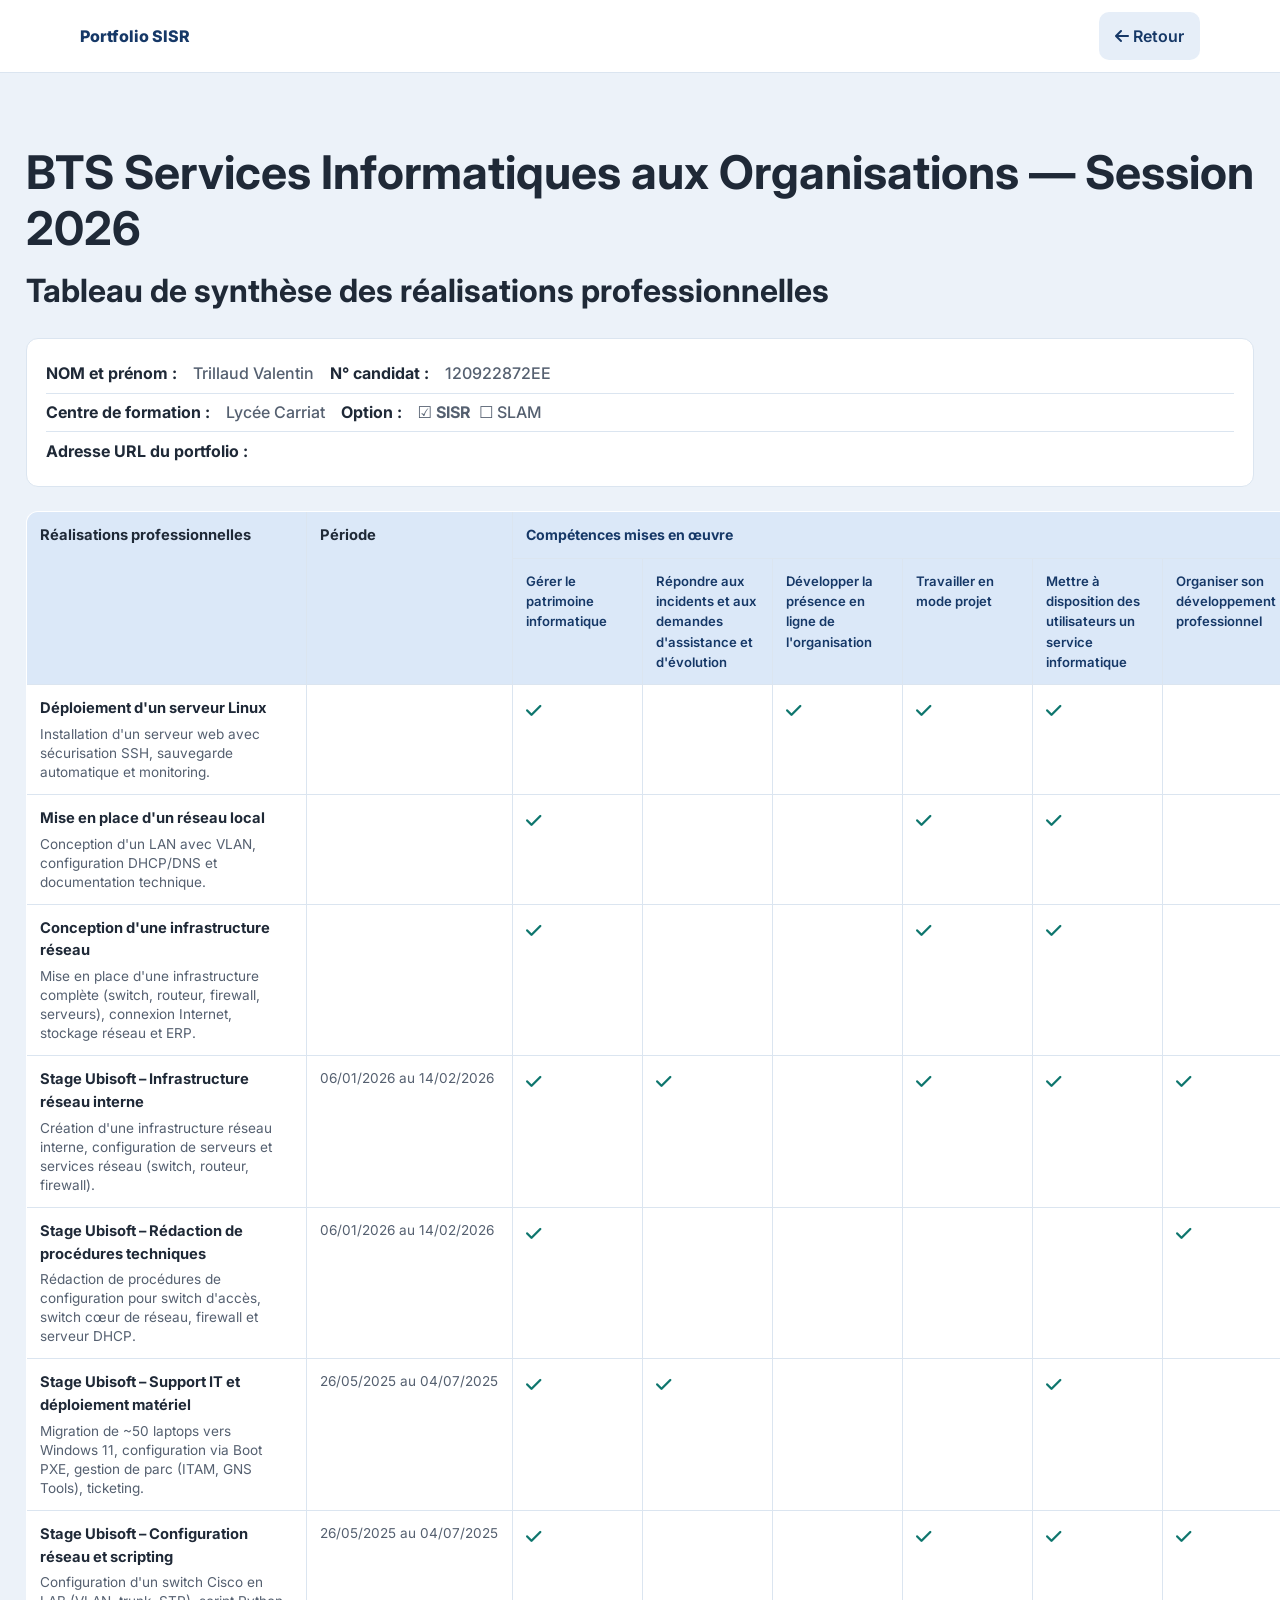
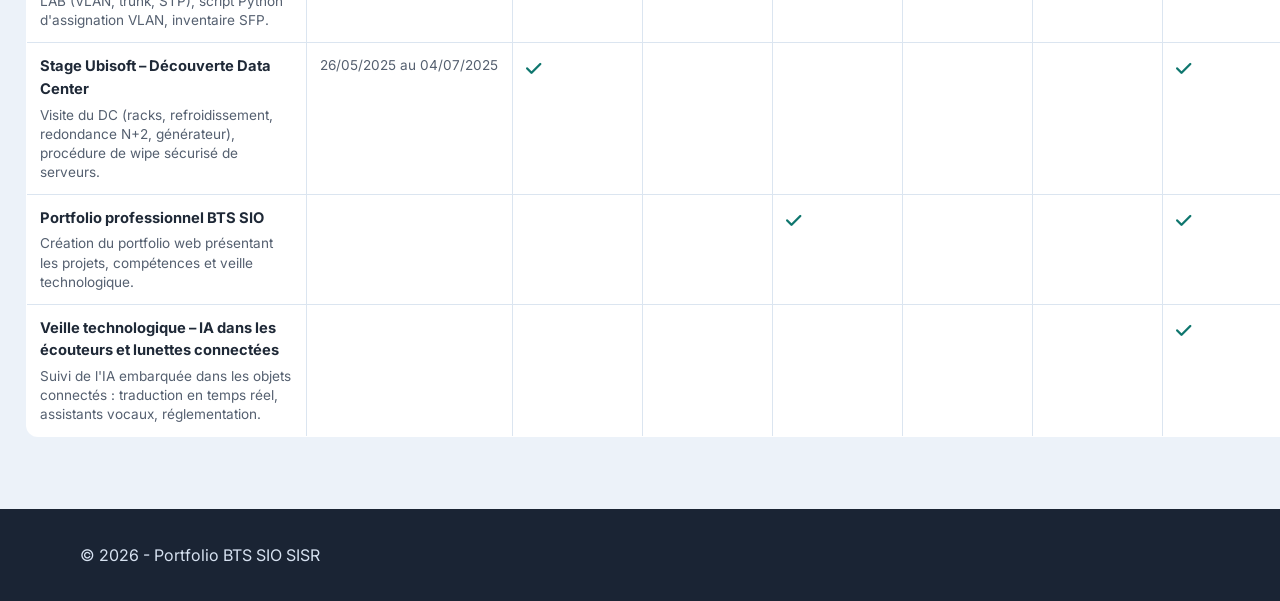
==== Portfolio 2/epreuve-e5.html @ 6b843a98 "Add files via upload" ====
<!DOCTYPE html>
<html lang="fr">
  <head>
    <meta charset="UTF-8" />
    <meta name="viewport" content="width=device-width, initial-scale=1.0" />
    <meta name="description" content="Tableau de synthèse - Épreuve E5 BTS SIO option SISR : situations professionnelles et compétences mobilisées." />
    <title>Épreuve E5 | Tableau de synthèse SISR</title>
    <link rel="preconnect" href="https://fonts.googleapis.com" />
    <link rel="preconnect" href="https://fonts.gstatic.com" crossorigin />
    <link
      href="https://fonts.googleapis.com/css2?family=Inter:wght@400;500;600;700;800&display=swap"
      rel="stylesheet"
    />
    <link
      rel="stylesheet"
      href="https://cdnjs.cloudflare.com/ajax/libs/font-awesome/6.7.2/css/all.min.css"
      integrity="sha512-Evv84Mr4kqVGRNSgIGL/F/aIDqQb7xQ2vcrdIwxfjThSH8CSR7PBEakCr51Ck+w+/U6swU2Im1vVX0SVk9ABhg=="
      crossorigin="anonymous"
      referrerpolicy="no-referrer"
    />
    <link rel="stylesheet" href="style.css" />
  </head>
  <body>
    <header class="site-header" id="top">
      <div class="container nav-wrapper">
        <a href="index.html#top" class="brand">Portfolio SISR</a>
        <a class="btn btn-secondary header-back-link" href="index.html#epreuve-e5">
          <i class="fa-solid fa-arrow-left"></i>&nbsp;Retour
        </a>
      </div>
    </header>

    <main>
      <section class="section section-alt">
        <div class="container e5-container">
          <header class="stage-header">
            <h1>BTS Services Informatiques aux Organisations — Session 2026</h1>
            <h2 style="margin-bottom: 1.2rem;">Tableau de synthèse des réalisations professionnelles</h2>
          </header>

          <!-- ── En-tête candidat ── -->
          <div class="e5-info-grid">
            <div class="e5-info-row">
              <span class="e5-info-label">NOM et prénom :</span>
              <span class="e5-info-value">Trillaud Valentin</span>
              <span class="e5-info-label">N° candidat :</span>
              <span class="e5-info-value">120922872EE</span>
            </div>
            <div class="e5-info-row">
              <span class="e5-info-label">Centre de formation :</span>
              <span class="e5-info-value">Lycée Carriat</span>
              <span class="e5-info-label">Option :</span>
              <span class="e5-info-value"><strong>☑ SISR</strong>&ensp;☐ SLAM</span>
            </div>
            <div class="e5-info-row">
              <span class="e5-info-label">Adresse URL du portfolio :</span>
              <span class="e5-info-value e5-info-wide"></span>
            </div>
          </div>

          <!-- ── Tableau unique ── -->
          <div class="e5-table-wrapper">
            <table class="e5-table">
              <thead>
                <tr>
                  <th rowspan="2" class="e5-col-situation">
                    Réalisations professionnelles<br>
                  </th>
                  <th rowspan="2" class="e5-col-periode">
                    Période<br>
                  </th>
                  <th colspan="6" class="e5-group-header">Compétences mises en œuvre</th>
                </tr>
                <tr>
                  <th class="e5-col-comp e5-tooltip-wrap">
                    Gérer le patrimoine informatique
                    <span class="e5-tooltip">• Recenser et identifier les ressources numériques
• Exploiter des référentiels, normes et standards adoptés par le prestataire informatique
• Mettre en place et vérifier les niveaux d'habilitation associés à un service
• Vérifier les conditions de la continuité d'un service informatique
• Gérer des sauvegardes
• Vérifier le respect des règles d'utilisation des ressources numériques</span>
                  </th>
                  <th class="e5-col-comp e5-tooltip-wrap">
                    Répondre aux incidents et aux demandes d'assistance et d'évolution
                    <span class="e5-tooltip">• Collecter, suivre et orienter des demandes
• Traiter des demandes concernant les services réseau et système
• Traiter des demandes concernant les applications</span>
                  </th>
                  <th class="e5-col-comp e5-tooltip-wrap">
                    Développer la présence en ligne de l'organisation
                    <span class="e5-tooltip">• Participer à la valorisation de l'image de l'organisation sur les médias numériques en tenant compte du cadre juridique et des enjeux économiques
• Référencer les services en ligne de l'organisation et mesurer leur visibilité
• Participer à l'évolution d'un site Web exploitant les données de l'organisation</span>
                  </th>
                  <th class="e5-col-comp e5-tooltip-wrap">
                    Travailler en mode projet
                    <span class="e5-tooltip">• Analyser les objectifs et les modalités d'organisation d'un projet
• Planifier les activités
• Évaluer les indicateurs de suivi d'un projet et analyser les écarts</span>
                  </th>
                  <th class="e5-col-comp e5-tooltip-wrap">
                    Mettre à disposition des utilisateurs un service informatique
                    <span class="e5-tooltip">• Réaliser les tests d'intégration et d'acceptation d'un service
• Déployer un service
• Accompagner les utilisateurs dans la mise en place d'un service</span>
                  </th>
                  <th class="e5-col-comp e5-tooltip-wrap">
                    Organiser son développement professionnel
                    <span class="e5-tooltip">• Mettre en place son environnement d'apprentissage personnel
• Mettre en œuvre des outils et stratégies de veille informationnelle
• Gérer son identité professionnelle
• Développer son projet professionnel</span>
                  </th>
                </tr>
              </thead>
              <tbody>
                <tr>
                  <td>
                    <strong>Déploiement d'un serveur Linux</strong>
                    <span class="e5-desc">Installation d'un serveur web avec sécurisation SSH, sauvegarde automatique et monitoring.</span>
                  </td>
                  <td class="e5-periode-cell"></td>
                  <td class="e5-check"><i class="fa-solid fa-check"></i></td>
                  <td></td>
                  <td class="e5-check"><i class="fa-solid fa-check"></i></td>
                  <td class="e5-check"><i class="fa-solid fa-check"></i></td>
                  <td class="e5-check"><i class="fa-solid fa-check"></i></td>
                  <td></td>
                </tr>
                <tr>
                  <td>
                    <strong>Mise en place d'un réseau local</strong>
                    <span class="e5-desc">Conception d'un LAN avec VLAN, configuration DHCP/DNS et documentation technique.</span>
                  </td>
                  <td class="e5-periode-cell"></td>
                  <td class="e5-check"><i class="fa-solid fa-check"></i></td>
                  <td></td>
                  <td></td>
                  <td class="e5-check"><i class="fa-solid fa-check"></i></td>
                  <td class="e5-check"><i class="fa-solid fa-check"></i></td>
                  <td></td>
                </tr>
                <tr>
                  <td>
                    <strong>Conception d'une infrastructure réseau</strong>
                    <span class="e5-desc">Mise en place d'une infrastructure complète (switch, routeur, firewall, serveurs), connexion Internet, stockage réseau et ERP.</span>
                  </td>
                  <td class="e5-periode-cell"></td>
                  <td class="e5-check"><i class="fa-solid fa-check"></i></td>
                  <td></td>
                  <td></td>
                  <td class="e5-check"><i class="fa-solid fa-check"></i></td>
                  <td class="e5-check"><i class="fa-solid fa-check"></i></td>
                  <td></td>
                </tr>
                <tr>
                  <td>
                    <strong>Stage Ubisoft – Infrastructure réseau interne</strong>
                    <span class="e5-desc">Création d'une infrastructure réseau interne, configuration de serveurs et services réseau (switch, routeur, firewall).</span>
                  </td>
                  <td class="e5-periode-cell">06/01/2026 au 14/02/2026</td>
                  <td class="e5-check"><i class="fa-solid fa-check"></i></td>
                  <td class="e5-check"><i class="fa-solid fa-check"></i></td>
                  <td></td>
                  <td class="e5-check"><i class="fa-solid fa-check"></i></td>
                  <td class="e5-check"><i class="fa-solid fa-check"></i></td>
                  <td class="e5-check"><i class="fa-solid fa-check"></i></td>
                </tr>
                <tr>
                  <td>
                    <strong>Stage Ubisoft – Rédaction de procédures techniques</strong>
                    <span class="e5-desc">Rédaction de procédures de configuration pour switch d'accès, switch cœur de réseau, firewall et serveur DHCP.</span>
                  </td>
                  <td class="e5-periode-cell">06/01/2026 au 14/02/2026</td>
                  <td class="e5-check"><i class="fa-solid fa-check"></i></td>
                  <td></td>
                  <td></td>
                  <td></td>
                  <td></td>
                  <td class="e5-check"><i class="fa-solid fa-check"></i></td>
                </tr>
                <tr>
                  <td>
                    <strong>Stage Ubisoft – Support IT et déploiement matériel</strong>
                    <span class="e5-desc">Migration de ~50 laptops vers Windows 11, configuration via Boot PXE, gestion de parc (ITAM, GNS Tools), ticketing.</span>
                  </td>
                  <td class="e5-periode-cell">26/05/2025 au 04/07/2025</td>
                  <td class="e5-check"><i class="fa-solid fa-check"></i></td>
                  <td class="e5-check"><i class="fa-solid fa-check"></i></td>
                  <td></td>
                  <td></td>
                  <td class="e5-check"><i class="fa-solid fa-check"></i></td>
                  <td></td>
                </tr>
                <tr>
                  <td>
                    <strong>Stage Ubisoft – Configuration réseau et scripting</strong>
                    <span class="e5-desc">Configuration d'un switch Cisco en LAB (VLAN, trunk, STP), script Python d'assignation VLAN, inventaire SFP.</span>
                  </td>
                  <td class="e5-periode-cell">26/05/2025 au 04/07/2025</td>
                  <td class="e5-check"><i class="fa-solid fa-check"></i></td>
                  <td></td>
                  <td></td>
                  <td class="e5-check"><i class="fa-solid fa-check"></i></td>
                  <td class="e5-check"><i class="fa-solid fa-check"></i></td>
                  <td class="e5-check"><i class="fa-solid fa-check"></i></td>
                </tr>
                <tr>
                  <td>
                    <strong>Stage Ubisoft – Découverte Data Center</strong>
                    <span class="e5-desc">Visite du DC (racks, refroidissement, redondance N+2, générateur), procédure de wipe sécurisé de serveurs.</span>
                  </td>
                  <td class="e5-periode-cell">26/05/2025 au 04/07/2025</td>
                  <td class="e5-check"><i class="fa-solid fa-check"></i></td>
                  <td></td>
                  <td></td>
                  <td></td>
                  <td></td>
                  <td class="e5-check"><i class="fa-solid fa-check"></i></td>
                </tr>
                <tr>
                  <td>
                    <strong>Portfolio professionnel BTS SIO</strong>
                    <span class="e5-desc">Création du portfolio web présentant les projets, compétences et veille technologique.</span>
                  </td>
                  <td class="e5-periode-cell"></td>
                  <td></td>
                  <td></td>
                  <td class="e5-check"><i class="fa-solid fa-check"></i></td>
                  <td></td>
                  <td></td>
                  <td class="e5-check"><i class="fa-solid fa-check"></i></td>
                </tr>
                <tr>
                  <td>
                    <strong>Veille technologique – IA dans les écouteurs et lunettes connectées</strong>
                    <span class="e5-desc">Suivi de l'IA embarquée dans les objets connectés : traduction en temps réel, assistants vocaux, réglementation.</span>
                  </td>
                  <td class="e5-periode-cell"></td>
                  <td></td>
                  <td></td>
                  <td></td>
                  <td></td>
                  <td></td>
                  <td class="e5-check"><i class="fa-solid fa-check"></i></td>
                </tr>
              </tbody>
            </table>
          </div>

        </div>
      </section>
    </main>

    <footer class="site-footer">
      <div class="container footer-content">
        <p>© 2026 - Portfolio BTS SIO SISR</p>
      </div>
    </footer>

    <script src="script.js"></script>
  </body>
</html>
---- Portfolio 2/style.css ----
:root {
  --bg: #f4f7fb;
  --surface: #ffffff;
  --surface-alt: #ecf2f9;
  --text: #1f2937;
  --muted: #556070;
  --primary: #1f4f8f;
  --primary-strong: #163867;
  --border: #dbe5f0;
  --header-bg: rgba(255, 255, 255, 0.95);
  --nav-hover: #e6eef8;
  --badge-bg: #dbe8f8;
  --timeline-bg: #e1ecfa;
  --footer-bg: #1a2434;
  --footer-text: #d7e2f1;
  --focus: #aac6eb;
  --danger: #b42318;
  --success: #0f766e;
  --card-shadow: 0 6px 20px rgba(17, 40, 73, 0.08);
  --card-shadow-hover: 0 14px 30px rgba(17, 40, 73, 0.16);
  --link: #1f4f8f;
  --link-hover: #163867;
}

html[data-theme="dark"] {
  --bg: #0f1723;
  --surface: #182331;
  --surface-alt: #13202f;
  --text: #ecf2fb;
  --muted: #c5d0de;
  --primary: #6ea6e8;
  --primary-strong: #8fb9ee;
  --border: #2b3d55;
  --header-bg: rgba(24, 35, 49, 0.95);
  --nav-hover: #24384f;
  --badge-bg: #26384d;
  --timeline-bg: #24384f;
  --footer-bg: #0c131d;
  --footer-text: #c7d5ea;
  --focus: #6ea6e8;
  --danger: #ff9083;
  --success: #7fe7d6;
  --card-shadow: 0 6px 20px rgba(0, 0, 0, 0.25);
  --card-shadow-hover: 0 16px 30px rgba(0, 0, 0, 0.35);
  --link: #b8d8ff;
  --link-hover: #dcebff;
}

* {
  box-sizing: border-box;
}

html {
  scroll-behavior: smooth;
}

body {
  margin: 0;
  font-family: "Inter", system-ui, -apple-system, sans-serif;
  color: var(--text);
  background: var(--bg);
  line-height: 1.55;
}

img {
  max-width: 100%;
  display: block;
}

.container {
  width: min(1120px, 92%);
  margin: 0 auto;
}

.section {
  padding: 4.5rem 0;
  position: relative;
}

.section-alt {
  background: var(--surface-alt);
}

.section + .section::before {
  content: "";
  position: absolute;
  top: 0;
  left: 50%;
  transform: translateX(-50%);
  width: min(1100px, 90%);
  height: 1px;
  background: linear-gradient(90deg, transparent 0%, var(--border) 50%, transparent 100%);
}

.section-reveal {
  opacity: 0;
  transform: translateY(34px);
  transition: opacity 0.7s ease, transform 0.7s ease;
}

.section-reveal.is-visible {
  opacity: 1;
  transform: translateY(0);
}

h1,
h2,
h3 {
  margin: 0;
}

h1 {
  font-size: clamp(1.9rem, 4vw, 2.9rem);
  line-height: 1.2;
}

h2 {
  font-size: clamp(1.45rem, 3vw, 2rem);
  margin-bottom: 0.75rem;
}

.section-intro {
  color: var(--muted);
  margin-bottom: 2rem;
}

.site-header {
  position: sticky;
  top: 0;
  z-index: 20;
  background: var(--header-bg);
  backdrop-filter: blur(8px);
  border-bottom: 1px solid var(--border);
}

.nav-wrapper {
  display: flex;
  align-items: center;
  justify-content: space-between;
  gap: 1rem;
  min-height: 72px;
}

.nav-actions {
  margin-left: 0;
  margin-right: 0;
  display: flex;
  align-items: center;
  gap: 0.6rem;
}

.theme-toggle {
  border: 1px solid var(--border);
  background: var(--surface);
  color: var(--primary-strong);
  width: 40px;
  height: 40px;
  border-radius: 999px;
  cursor: pointer;
  display: inline-flex;
  align-items: center;
  justify-content: center;
}

.theme-toggle:hover {
  background: var(--nav-hover);
}

.header-back-link {
  margin-left: auto;
  white-space: nowrap;
  padding: 0.55rem 0.9rem;
}

.brand {
  text-decoration: none;
  color: var(--primary-strong);
  font-weight: 800;
}

.side-nav {
  position: fixed;
  left: 2rem;
  top: 50%;
  transform: translateY(-50%);
  z-index: 30;
  display: flex;
  flex-direction: column;
  gap: 1rem;
}

.side-nav a {
  min-width: 180px;
  color: var(--primary-strong);
  text-decoration: none;
  display: inline-flex;
  align-items: center;
  gap: 0.45rem;
  padding: 0;
  font-size: 1.08rem;
  font-weight: 600;
  line-height: 1.2;
  opacity: 0.82;
  transition: transform 0.2s ease, opacity 0.2s ease, color 0.2s ease;
}

.side-nav a::before {
  content: "•";
  font-size: 1.1em;
  line-height: 1;
}

.side-nav a:hover,
.side-nav a:focus-visible {
  color: var(--primary);
  opacity: 1;
  transform: translateX(4px);
  text-decoration: underline;
  text-underline-offset: 4px;
}

.badge {
  width: fit-content;
  margin: 0 0 0.8rem;
  padding: 0.35rem 0.75rem;
  border-radius: 999px;
  background: var(--badge-bg);
  color: var(--primary-strong);
  font-size: 0.9rem;
  font-weight: 600;
}

.lead {
  font-size: 1.05rem;
  color: var(--muted);
  max-width: 60ch;
}

.hero-grid {
  display: grid;
  grid-template-columns: 1.3fr 1fr;
  gap: 1.75rem;
  align-items: center;
}

.hero-cta {
  display: flex;
  flex-wrap: wrap;
  gap: 0.75rem;
  margin-top: 1.4rem;
}

.btn {
  display: inline-flex;
  align-items: center;
  justify-content: center;
  text-decoration: none;
  border: 0;
  border-radius: 10px;
  cursor: pointer;
  font-weight: 600;
  padding: 0.7rem 1rem;
  transition: 0.2s ease;
}

.btn-primary {
  background: var(--primary);
  color: #fff;
}

.btn-primary:hover {
  background: var(--primary-strong);
}

.btn-secondary {
  background: var(--nav-hover);
  color: var(--primary-strong);
}

.btn-secondary:hover {
  filter: brightness(0.96);
}

.btn-text {
  background: transparent;
  color: var(--primary);
  padding-inline: 0;
}

.profile-card {
  background: var(--surface);
  border: 1px solid var(--border);
  border-radius: 18px;
  padding: 1rem;
}

.profile-card img {
  border-radius: 14px;
}

.profile-card h2 {
  font-size: 1.25rem;
  margin: 0.75rem 0;
}

.profile-card ul {
  margin: 0;
  padding-left: 1.1rem;
  color: var(--muted);
}

.skills-grid {
  display: grid;
  grid-template-columns: repeat(3, minmax(0, 1fr));
  gap: 1rem;
}

.skill-card,
.project-card,
.edu-card,
.timeline-item,
.contact-form {
  background: var(--surface);
  border: 1px solid var(--border);
  border-radius: 14px;
  padding: 1rem;
  box-shadow: var(--card-shadow);
  transition: transform 0.2s ease, box-shadow 0.2s ease, border-color 0.2s ease;
}

.skill-card:hover,
.project-card:hover,
.edu-card:hover,
.timeline-item:hover {
  transform: translateY(-6px);
  box-shadow: var(--card-shadow-hover);
  border-color: var(--primary);
}

.skill-card i {
  font-size: 1.35rem;
  color: var(--primary);
}

.skill-card h3 {
  margin: 0.55rem 0;
  font-size: 1.05rem;
}

.skill-card p {
  margin: 0;
  color: var(--muted);
}

.projects-grid {
  display: grid;
  grid-template-columns: repeat(3, minmax(0, 1fr));
  gap: 1rem;
}

.project-card {
  display: block;
  text-decoration: none;
  color: inherit;
  padding: 0;
  overflow: hidden;
}

.project-card img {
  aspect-ratio: 16/9;
  object-fit: cover;
  border-bottom: 1px solid var(--border);
}

.project-content {
  padding: 1rem;
}

.project-content p {
  color: var(--muted);
}

.project-card .btn-text {
  font-weight: 700;
}

.timeline {
  display: grid;
  gap: 1rem;
}

.timeline-link {
  text-decoration: none;
  color: inherit;
  display: block;
}

.timeline-date {
  font-size: 0.85rem;
  font-weight: 700;
  color: var(--primary-strong);
  background: var(--timeline-bg);
  padding: 0.2rem 0.5rem;
  border-radius: 999px;
}

.timeline-place {
  margin: 0.35rem 0;
  color: var(--muted);
  font-weight: 600;
}

.timeline-item ul {
  margin: 0.7rem 0 0;
  color: var(--muted);
}

.stage-header {
  margin-bottom: 1.4rem;
}

.stage-header h1 {
  margin-bottom: 0.6rem;
}

.stage-grid {
  display: grid;
  gap: 1rem;
}

.stage-grid-2 {
  grid-template-columns: repeat(2, minmax(0, 1fr));
}

.stage-section {
  margin-top: 1.4rem;
}

.stage-card {
  height: 100%;
}

.stage-card a {
  color: var(--link);
  font-weight: 600;
  text-underline-offset: 3px;
}

.stage-card a:hover,
.stage-card a:focus-visible {
  color: var(--link-hover);
}

.stage-gallery {
  display: grid;
  grid-template-columns: repeat(2, minmax(0, 1fr));
  gap: 1rem;
}

.stage-media-card {
  margin: 0;
  padding: 0;
  overflow: hidden;
}

.stage-media-card img {
  width: 100%;
  aspect-ratio: 16/9;
  object-fit: cover;
  border-bottom: 1px solid var(--border);
}

.stage-media-card figcaption {
  padding: 0.7rem 1rem 0.85rem;
  color: var(--muted);
  font-size: 0.93rem;
}

.edu-grid,
.contact-grid {
  display: grid;
  grid-template-columns: repeat(2, minmax(0, 1fr));
  gap: 1rem;
}

.edu-grid-single {
  grid-template-columns: 1fr;
}

.edu-card p,
.edu-card ul {
  color: var(--muted);
}

.contact-form {
  display: grid;
  gap: 0.5rem;
}

.contact-form input,
.contact-form textarea {
  border: 1px solid var(--border);
  border-radius: 10px;
  padding: 0.7rem 0.8rem;
  font: inherit;
  color: var(--text);
  background: var(--surface);
}

.contact-form input:focus,
.contact-form textarea:focus {
  outline: 2px solid var(--focus);
  border-color: var(--primary);
}

.form-feedback {
  min-height: 1.25rem;
  margin: 0;
  font-size: 0.93rem;
}

.social-links {
  display: flex;
  flex-direction: column;
  gap: 0.55rem;
}

.social-links a {
  color: var(--primary-strong);
  text-decoration: none;
  font-weight: 600;
}

.site-footer {
  background: var(--footer-bg);
  color: var(--footer-text);
  padding: 1.1rem 0;
}

.footer-content {
  display: flex;
  justify-content: space-between;
  align-items: center;
  gap: 1rem;
}

.footer-links {
  display: flex;
  gap: 0.85rem;
}

.footer-links a {
  color: var(--footer-text);
  text-decoration: none;
}

.modal {
  width: min(820px, 95%);
  border: 0;
  border-radius: 14px;
  padding: 0;
  background: transparent;
}

.modal::backdrop {
  background: rgba(11, 18, 34, 0.68);
}

.modal-content {
  position: relative;
  border: 1px solid var(--border);
  border-radius: 14px;
  overflow: hidden;
  background: var(--surface);
  padding: 1rem;
}

.modal-content img {
  border-radius: 10px;
  margin-bottom: 0.9rem;
}

.modal-close {
  position: absolute;
  top: 0.45rem;
  right: 0.6rem;
  border: 0;
  background: var(--nav-hover);
  width: 34px;
  height: 34px;
  border-radius: 999px;
  font-size: 1.2rem;
  cursor: pointer;
}

.legal-content p {
  color: var(--muted);
}

/* ── E5 Table ── */
.e5-info-grid {
  background: var(--surface);
  border: 1px solid var(--border);
  border-radius: 12px;
  padding: 1rem 1.2rem;
  margin-bottom: 1.5rem;
}

.e5-info-row {
  display: flex;
  flex-wrap: wrap;
  gap: 0.4rem 1rem;
  padding: 0.4rem 0;
  border-bottom: 1px solid var(--border);
}

.e5-info-row:last-child {
  border-bottom: none;
}

.e5-info-label {
  font-weight: 700;
  color: var(--text);
  white-space: nowrap;
}

.e5-info-value {
  color: var(--muted);
  font-weight: 500;
}

.e5-info-wide {
  flex: 1;
}

.e5-container {
  width: min(1600px, 96%);
}

.e5-table-wrapper {
  margin-top: 1rem;
}

.e5-table {
  width: 100%;
  border-collapse: collapse;
  font-size: 0.92rem;
  background: var(--surface);
  border: 1px solid var(--border);
  border-radius: 12px;
  overflow: hidden;
}

.e5-table thead {
  background: var(--badge-bg);
}

.e5-table th,
.e5-table td {
  padding: 0.75rem 0.85rem;
  border: 1px solid var(--border);
  text-align: left;
  vertical-align: top;
}

.e5-group-header {
  text-align: center;
  font-size: 0.88rem;
  color: var(--primary-strong);
}

.e5-col-situation {
  min-width: 280px;
}

.e5-col-periode {
  min-width: 110px;
  text-align: center;
}

.e5-periode-cell {
  text-align: center;
  font-size: 0.85rem;
  color: var(--muted);
  white-space: nowrap;
}

.e5-col-comp {
  min-width: 130px;
  font-size: 0.82rem;
  font-weight: 600;
  color: var(--primary-strong);
  text-align: center;
  cursor: help;
}

.e5-tooltip-wrap {
  position: relative;
}

.e5-tooltip {
  display: none;
  position: absolute;
  top: 100%;
  left: 50%;
  transform: translateX(-50%);
  min-width: 260px;
  max-width: 340px;
  padding: 0.7rem 0.9rem;
  background: var(--surface);
  color: var(--text);
  border: 1px solid var(--border);
  border-radius: 10px;
  box-shadow: var(--card-shadow-hover);
  font-size: 0.8rem;
  font-weight: 400;
  text-align: left;
  white-space: pre-line;
  line-height: 1.5;
  z-index: 50;
  pointer-events: none;
}

.e5-tooltip-wrap:hover .e5-tooltip {
  display: block;
}

.e5-table tbody tr {
  transition: background 0.15s ease;
}

.e5-table tbody tr:hover {
  background: var(--surface-alt);
}

.e5-check {
  text-align: center;
  vertical-align: middle;
  color: var(--success);
  font-size: 1.1rem;
}

.e5-desc {
  display: block;
  font-size: 0.85rem;
  color: var(--muted);
  margin-top: 0.3rem;
  line-height: 1.4;
}

.e5-sub {
  font-weight: 400;
  font-size: 0.78rem;
  color: var(--muted);
}

@media (max-width: 980px) {
  .hero-grid,
  .skills-grid,
  .projects-grid,
  .edu-grid,
  .contact-grid,
  .stage-grid-2,
  .stage-gallery {
    grid-template-columns: 1fr 1fr;
  }

  .skills-grid article:last-child,
  .projects-grid article:last-child {
    grid-column: span 2;
  }
}

@media (max-width: 760px) {
  .side-nav {
    display: none;
  }

  .hero-grid,
  .skills-grid,
  .projects-grid,
  .edu-grid,
  .contact-grid,
  .stage-grid-2,
  .stage-gallery,
  .skills-grid article:last-child,
  .projects-grid article:last-child {
    grid-template-columns: 1fr;
    grid-column: auto;
  }

  .section {
    padding: 3.5rem 0;
  }

  .footer-content {
    flex-direction: column;
    align-items: flex-start;
  }
}
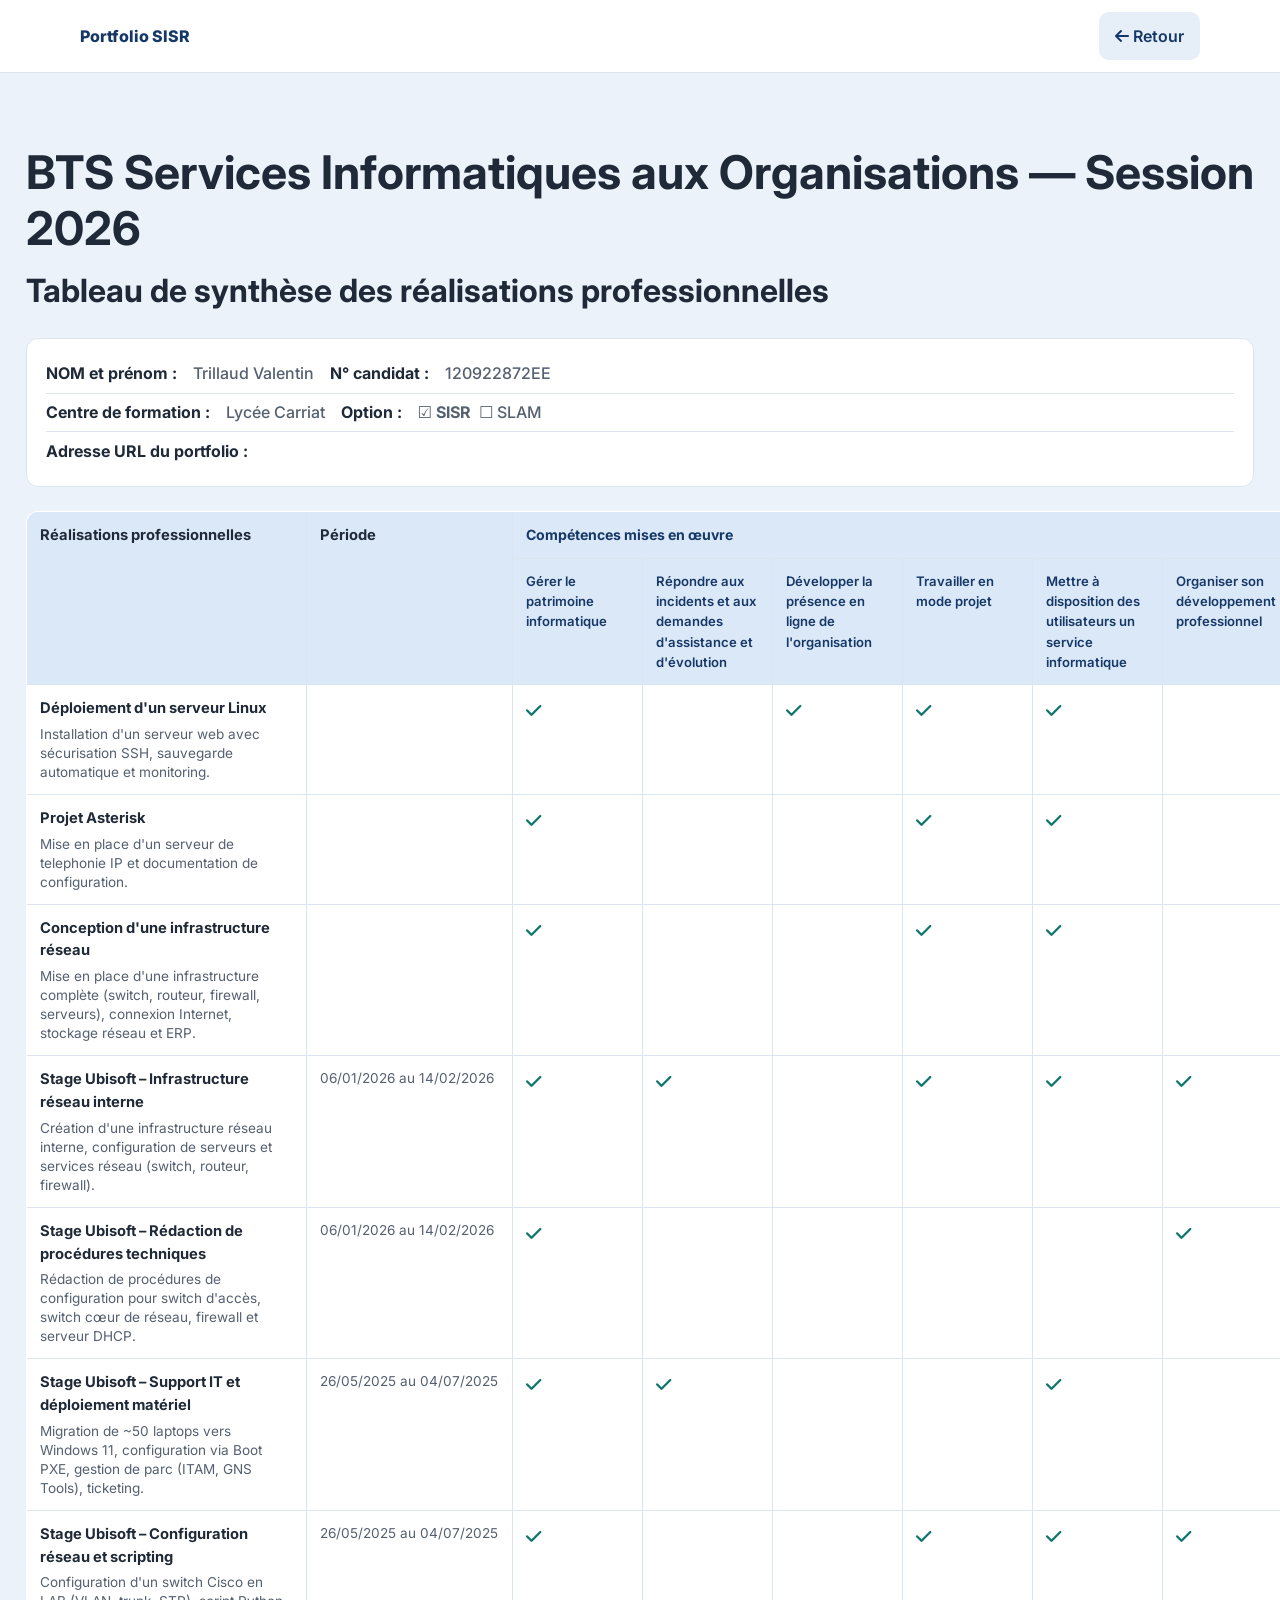
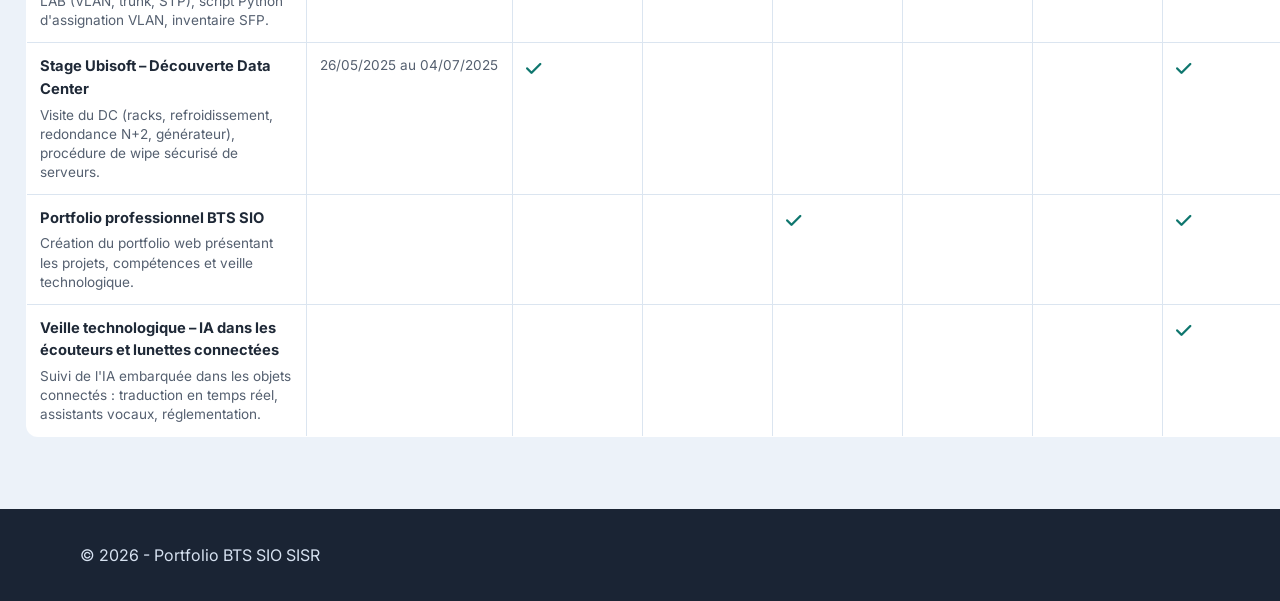
==== commit a449d11f: "Add files via upload" ====
--- a/Portfolio 2/epreuve-e5.html
+++ b/Portfolio 2/epreuve-e5.html
@@ -130,8 +130,8 @@
                 </tr>
                 <tr>
                   <td>
-                    <strong>Mise en place d'un réseau local</strong>
-                    <span class="e5-desc">Conception d'un LAN avec VLAN, configuration DHCP/DNS et documentation technique.</span>
+                    <strong>Projet Asterisk</strong>
+                    <span class="e5-desc">Mise en place d'un serveur de telephonie IP et documentation de configuration.</span>
                   </td>
                   <td class="e5-periode-cell"></td>
                   <td class="e5-check"><i class="fa-solid fa-check"></i></td>
--- a/Portfolio 2/style.css
+++ b/Portfolio 2/style.css
@@ -60,6 +60,13 @@
   color: var(--text);
   background: var(--bg);
   line-height: 1.55;
+  min-height: 100vh;
+  display: flex;
+  flex-direction: column;
+}
+
+main {
+  flex: 1;
 }
 
 img {
@@ -449,6 +456,37 @@
 .stage-card a:hover,
 .stage-card a:focus-visible {
   color: var(--link-hover);
+}
+
+.ap-missions {
+  display: grid;
+  gap: 0.75rem;
+  margin: 0.8rem 0 1.2rem;
+}
+
+.ap-mission {
+  border: 1px solid var(--border);
+  border-radius: 12px;
+  background: var(--surface);
+  padding: 0.7rem 0.85rem;
+}
+
+.ap-mission summary {
+  cursor: pointer;
+  font-weight: 700;
+  color: var(--primary-strong);
+}
+
+.ap-links {
+  list-style: none;
+  padding: 0;
+  margin: 0.85rem 0 0;
+  display: grid;
+  gap: 0.55rem;
+}
+
+.ap-empty {
+  margin: 0.75rem 0 0;
 }
 
 .stage-gallery {
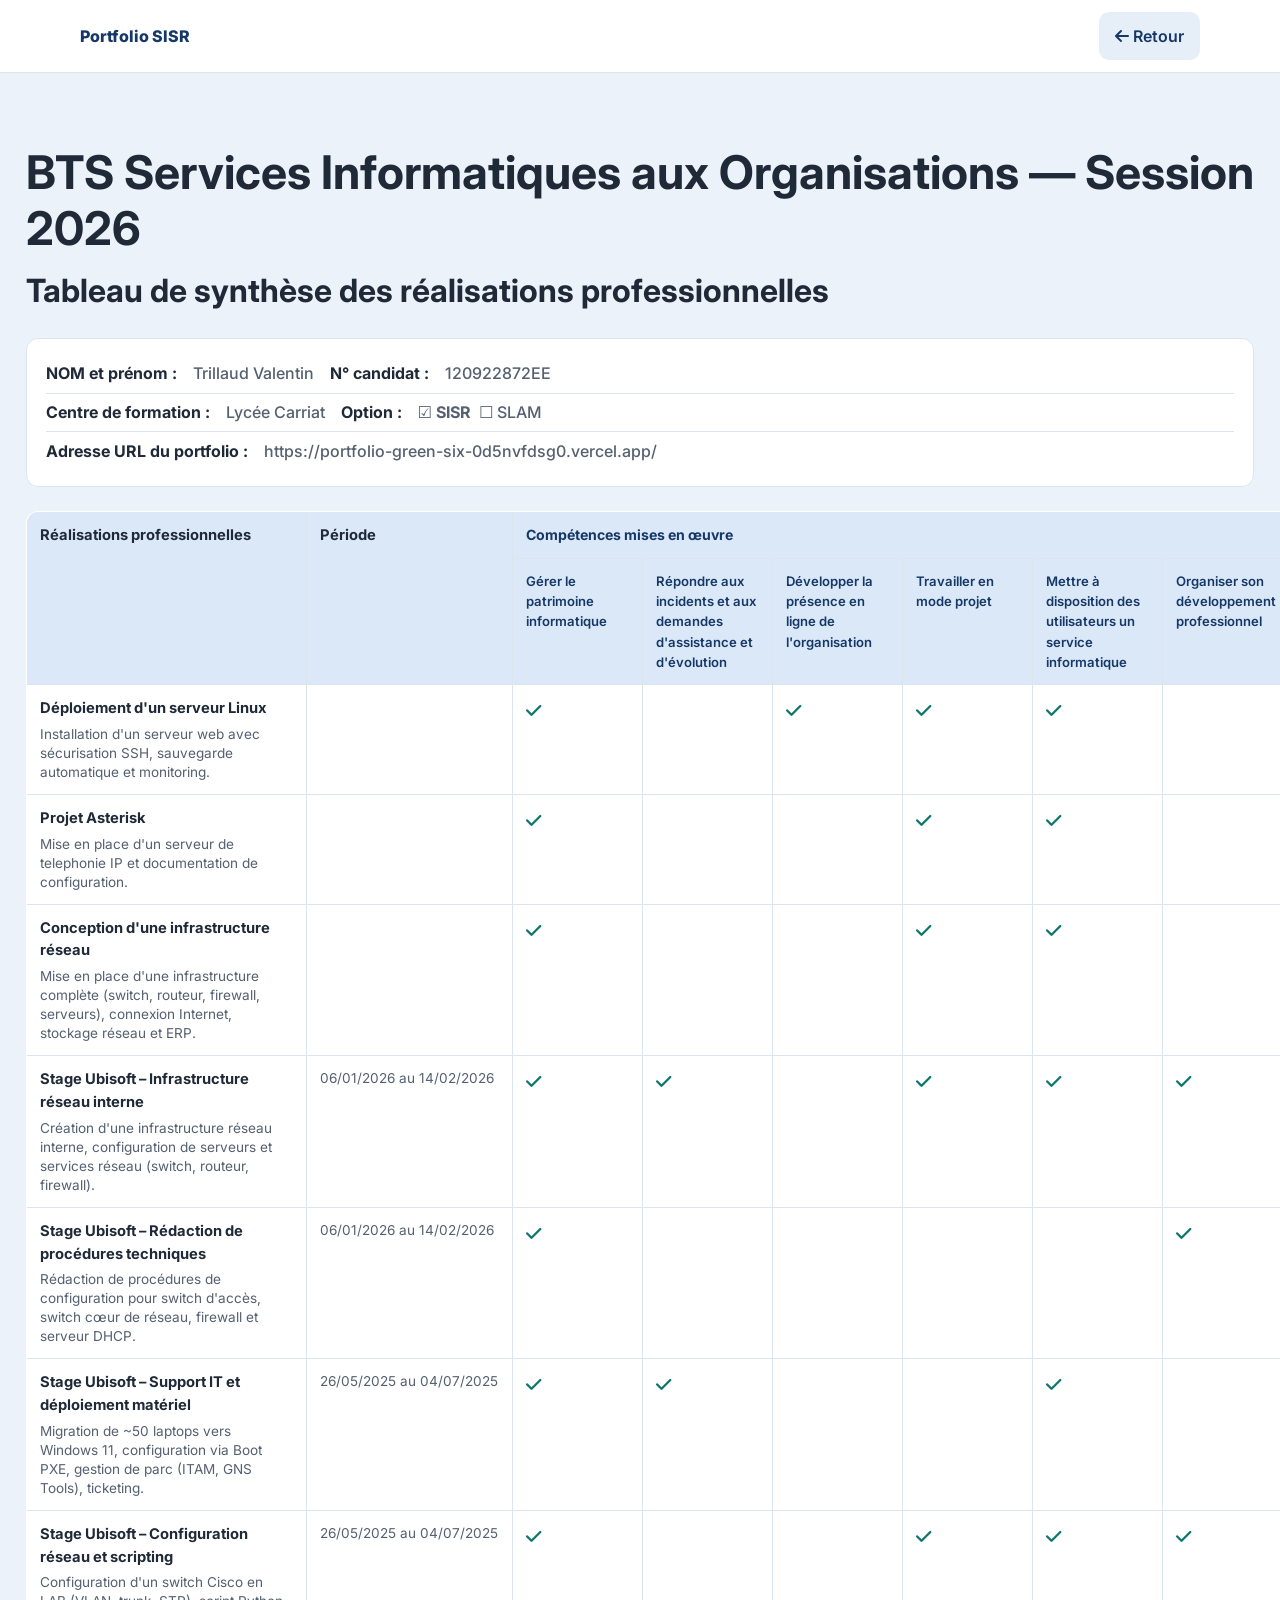
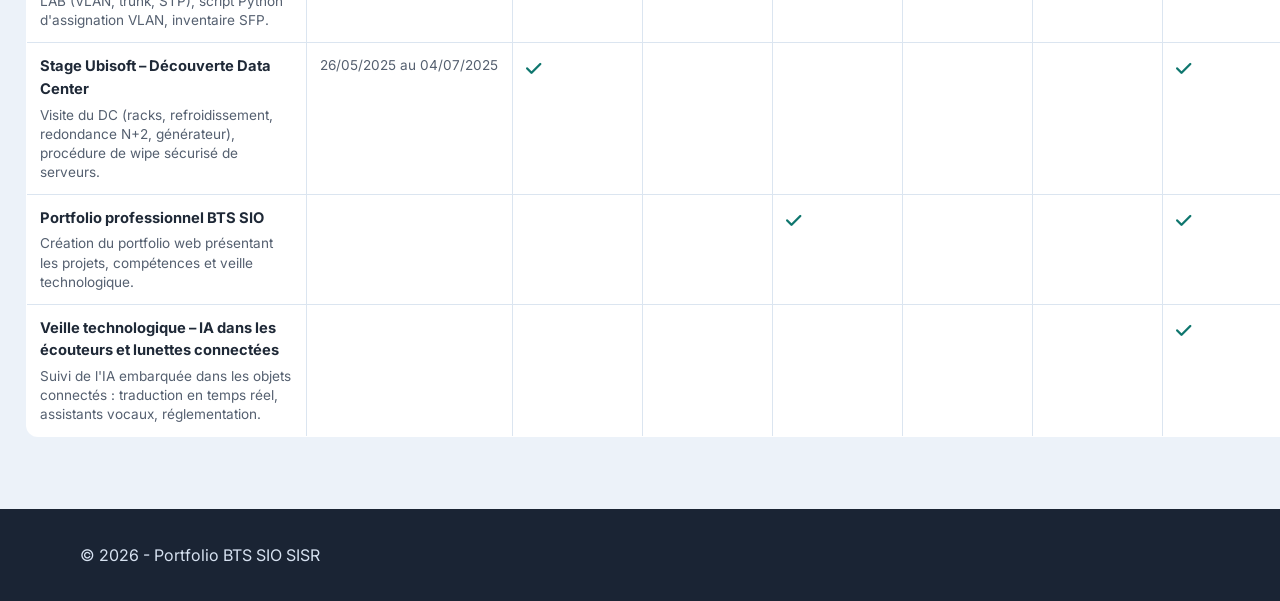
==== commit 1c620bf0: "Add files via upload" ====
--- a/Portfolio 2/epreuve-e5.html
+++ b/Portfolio 2/epreuve-e5.html
@@ -54,7 +54,7 @@
             </div>
             <div class="e5-info-row">
               <span class="e5-info-label">Adresse URL du portfolio :</span>
-              <span class="e5-info-value e5-info-wide"></span>
+              <span class="e5-info-value">https://portfolio-green-six-0d5nvfdsg0.vercel.app/</span>
             </div>
           </div>
 
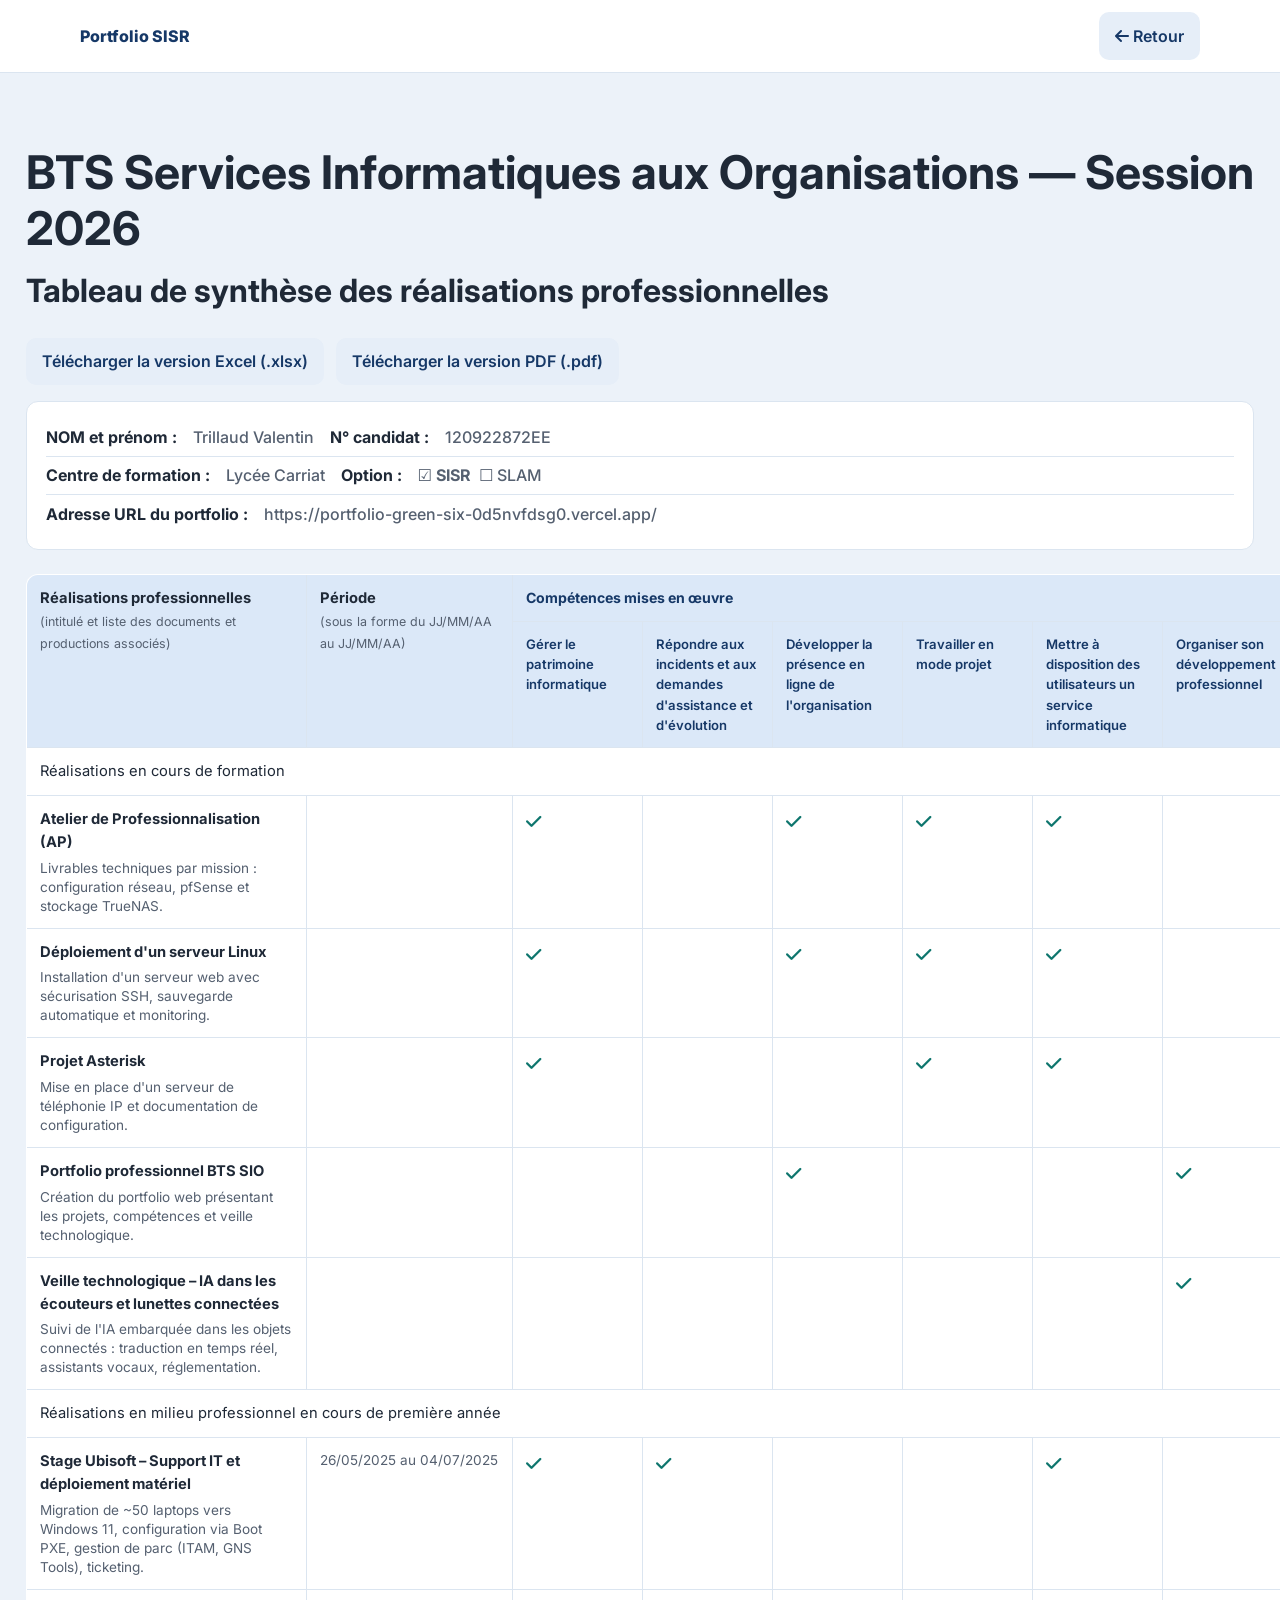
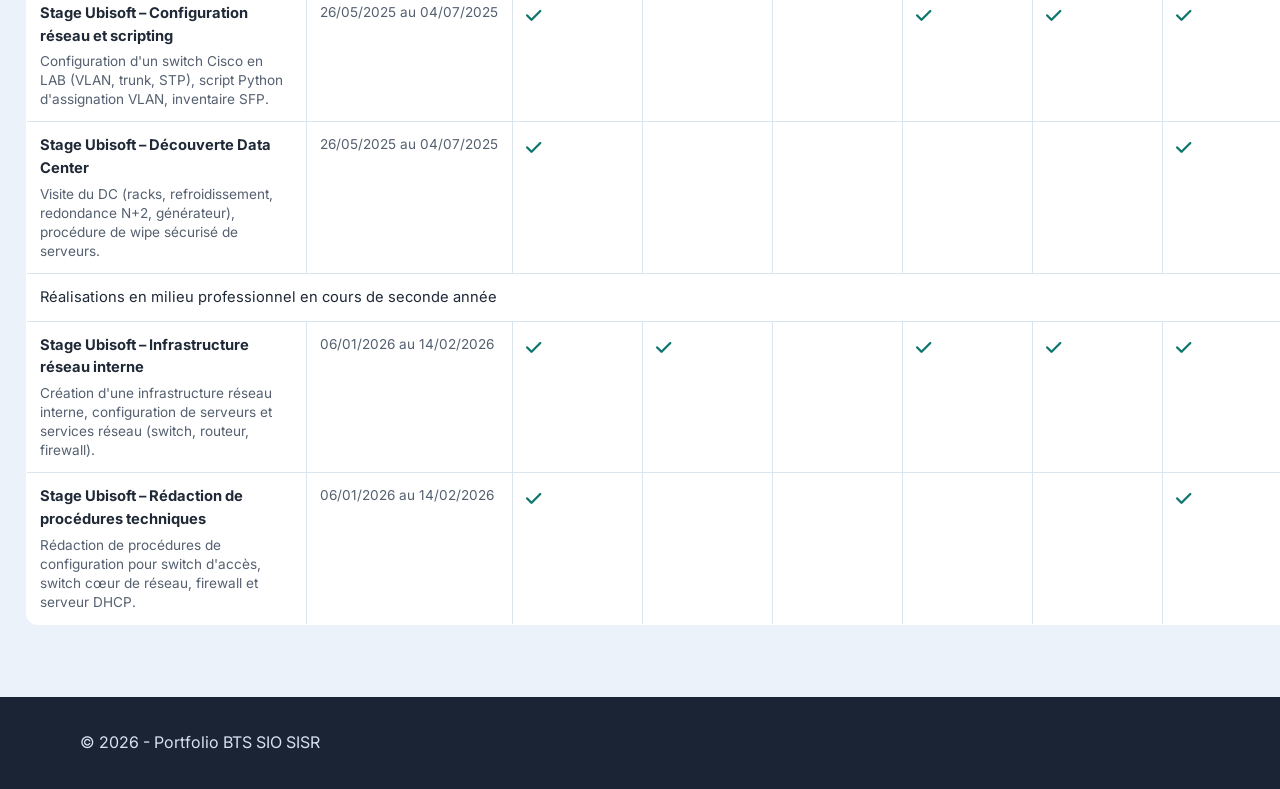
==== commit 5d4d8647: "Add files via upload" ====
--- a/Portfolio 2/epreuve-e5.html
+++ b/Portfolio 2/epreuve-e5.html
@@ -38,6 +38,15 @@
             <h2 style="margin-bottom: 1.2rem;">Tableau de synthèse des réalisations professionnelles</h2>
           </header>
 
+          <div class="hero-cta" style="margin-bottom: 1rem;">
+            <a class="btn btn-secondary" href="BTS_SIO_Annexe_VI.5_Epreuve E5 - Tableau de synthe.se_2026.xlsx" target="_blank" rel="noopener noreferrer" download>
+              Télécharger la version Excel (.xlsx)
+            </a>
+            <a class="btn btn-secondary" href="BTS_SIO_Annexe_VI.5_Epreuve E5 - Tableau de synthe.se_2026.pdf" target="_blank" rel="noopener noreferrer" download>
+              Télécharger la version PDF (.pdf)
+            </a>
+          </div>
+
           <!-- ── En-tête candidat ── -->
           <div class="e5-info-grid">
             <div class="e5-info-row">
@@ -65,9 +74,11 @@
                 <tr>
                   <th rowspan="2" class="e5-col-situation">
                     Réalisations professionnelles<br>
+                    <span class="e5-sub">(intitulé et liste des documents et productions associés)</span>
                   </th>
                   <th rowspan="2" class="e5-col-periode">
                     Période<br>
+                    <span class="e5-sub">(sous la forme du JJ/MM/AA au JJ/MM/AA)</span>
                   </th>
                   <th colspan="6" class="e5-group-header">Compétences mises en œuvre</th>
                 </tr>
@@ -84,7 +95,7 @@
                   <th class="e5-col-comp e5-tooltip-wrap">
                     Répondre aux incidents et aux demandes d'assistance et d'évolution
                     <span class="e5-tooltip">• Collecter, suivre et orienter des demandes
-• Traiter des demandes concernant les services réseau et système
+• Traiter des demandes concernant les services réseau et système, applicatifs
 • Traiter des demandes concernant les applications</span>
                   </th>
                   <th class="e5-col-comp e5-tooltip-wrap">
@@ -115,6 +126,24 @@
                 </tr>
               </thead>
               <tbody>
+
+                <!-- ── Réalisations en cours de formation ── -->
+                <tr class="e5-section-row">
+                  <td colspan="8">Réalisations en cours de formation</td>
+                </tr>
+                <tr>
+                  <td>
+                    <strong>Atelier de Professionnalisation (AP)</strong>
+                    <span class="e5-desc">Livrables techniques par mission : configuration réseau, pfSense et stockage TrueNAS.</span>
+                  </td>
+                  <td class="e5-periode-cell"></td>
+                  <td class="e5-check"><i class="fa-solid fa-check"></i></td>
+                  <td></td>
+                  <td class="e5-check"><i class="fa-solid fa-check"></i></td>
+                  <td class="e5-check"><i class="fa-solid fa-check"></i></td>
+                  <td class="e5-check"><i class="fa-solid fa-check"></i></td>
+                  <td></td>
+                </tr>
                 <tr>
                   <td>
                     <strong>Déploiement d'un serveur Linux</strong>
@@ -131,28 +160,90 @@
                 <tr>
                   <td>
                     <strong>Projet Asterisk</strong>
-                    <span class="e5-desc">Mise en place d'un serveur de telephonie IP et documentation de configuration.</span>
-                  </td>
-                  <td class="e5-periode-cell"></td>
-                  <td class="e5-check"><i class="fa-solid fa-check"></i></td>
-                  <td></td>
-                  <td></td>
-                  <td class="e5-check"><i class="fa-solid fa-check"></i></td>
-                  <td class="e5-check"><i class="fa-solid fa-check"></i></td>
-                  <td></td>
-                </tr>
-                <tr>
-                  <td>
-                    <strong>Conception d'une infrastructure réseau</strong>
-                    <span class="e5-desc">Mise en place d'une infrastructure complète (switch, routeur, firewall, serveurs), connexion Internet, stockage réseau et ERP.</span>
-                  </td>
-                  <td class="e5-periode-cell"></td>
-                  <td class="e5-check"><i class="fa-solid fa-check"></i></td>
-                  <td></td>
-                  <td></td>
-                  <td class="e5-check"><i class="fa-solid fa-check"></i></td>
-                  <td class="e5-check"><i class="fa-solid fa-check"></i></td>
-                  <td></td>
+                    <span class="e5-desc">Mise en place d'un serveur de téléphonie IP et documentation de configuration.</span>
+                  </td>
+                  <td class="e5-periode-cell"></td>
+                  <td class="e5-check"><i class="fa-solid fa-check"></i></td>
+                  <td></td>
+                  <td></td>
+                  <td class="e5-check"><i class="fa-solid fa-check"></i></td>
+                  <td class="e5-check"><i class="fa-solid fa-check"></i></td>
+                  <td></td>
+                </tr>
+                <tr>
+                  <td>
+                    <strong>Portfolio professionnel BTS SIO</strong>
+                    <span class="e5-desc">Création du portfolio web présentant les projets, compétences et veille technologique.</span>
+                  </td>
+                  <td class="e5-periode-cell"></td>
+                  <td></td>
+                  <td></td>
+                  <td class="e5-check"><i class="fa-solid fa-check"></i></td>
+                  <td></td>
+                  <td></td>
+                  <td class="e5-check"><i class="fa-solid fa-check"></i></td>
+                </tr>
+                <tr>
+                  <td>
+                    <strong>Veille technologique – IA dans les écouteurs et lunettes connectées</strong>
+                    <span class="e5-desc">Suivi de l'IA embarquée dans les objets connectés : traduction en temps réel, assistants vocaux, réglementation.</span>
+                  </td>
+                  <td class="e5-periode-cell"></td>
+                  <td></td>
+                  <td></td>
+                  <td></td>
+                  <td></td>
+                  <td></td>
+                  <td class="e5-check"><i class="fa-solid fa-check"></i></td>
+                </tr>
+
+                <!-- ── Réalisations en milieu professionnel — 1ère année ── -->
+                <tr class="e5-section-row">
+                  <td colspan="8">Réalisations en milieu professionnel en cours de première année</td>
+                </tr>
+                <tr>
+                  <td>
+                    <strong>Stage Ubisoft – Support IT et déploiement matériel</strong>
+                    <span class="e5-desc">Migration de ~50 laptops vers Windows 11, configuration via Boot PXE, gestion de parc (ITAM, GNS Tools), ticketing.</span>
+                  </td>
+                  <td class="e5-periode-cell">26/05/2025 au 04/07/2025</td>
+                  <td class="e5-check"><i class="fa-solid fa-check"></i></td>
+                  <td class="e5-check"><i class="fa-solid fa-check"></i></td>
+                  <td></td>
+                  <td></td>
+                  <td class="e5-check"><i class="fa-solid fa-check"></i></td>
+                  <td></td>
+                </tr>
+                <tr>
+                  <td>
+                    <strong>Stage Ubisoft – Configuration réseau et scripting</strong>
+                    <span class="e5-desc">Configuration d'un switch Cisco en LAB (VLAN, trunk, STP), script Python d'assignation VLAN, inventaire SFP.</span>
+                  </td>
+                  <td class="e5-periode-cell">26/05/2025 au 04/07/2025</td>
+                  <td class="e5-check"><i class="fa-solid fa-check"></i></td>
+                  <td></td>
+                  <td></td>
+                  <td class="e5-check"><i class="fa-solid fa-check"></i></td>
+                  <td class="e5-check"><i class="fa-solid fa-check"></i></td>
+                  <td class="e5-check"><i class="fa-solid fa-check"></i></td>
+                </tr>
+                <tr>
+                  <td>
+                    <strong>Stage Ubisoft – Découverte Data Center</strong>
+                    <span class="e5-desc">Visite du DC (racks, refroidissement, redondance N+2, générateur), procédure de wipe sécurisé de serveurs.</span>
+                  </td>
+                  <td class="e5-periode-cell">26/05/2025 au 04/07/2025</td>
+                  <td class="e5-check"><i class="fa-solid fa-check"></i></td>
+                  <td></td>
+                  <td></td>
+                  <td></td>
+                  <td></td>
+                  <td class="e5-check"><i class="fa-solid fa-check"></i></td>
+                </tr>
+
+                <!-- ── Réalisations en milieu professionnel — 2ème année ── -->
+                <tr class="e5-section-row">
+                  <td colspan="8">Réalisations en milieu professionnel en cours de seconde année</td>
                 </tr>
                 <tr>
                   <td>
@@ -180,71 +271,7 @@
                   <td></td>
                   <td class="e5-check"><i class="fa-solid fa-check"></i></td>
                 </tr>
-                <tr>
-                  <td>
-                    <strong>Stage Ubisoft – Support IT et déploiement matériel</strong>
-                    <span class="e5-desc">Migration de ~50 laptops vers Windows 11, configuration via Boot PXE, gestion de parc (ITAM, GNS Tools), ticketing.</span>
-                  </td>
-                  <td class="e5-periode-cell">26/05/2025 au 04/07/2025</td>
-                  <td class="e5-check"><i class="fa-solid fa-check"></i></td>
-                  <td class="e5-check"><i class="fa-solid fa-check"></i></td>
-                  <td></td>
-                  <td></td>
-                  <td class="e5-check"><i class="fa-solid fa-check"></i></td>
-                  <td></td>
-                </tr>
-                <tr>
-                  <td>
-                    <strong>Stage Ubisoft – Configuration réseau et scripting</strong>
-                    <span class="e5-desc">Configuration d'un switch Cisco en LAB (VLAN, trunk, STP), script Python d'assignation VLAN, inventaire SFP.</span>
-                  </td>
-                  <td class="e5-periode-cell">26/05/2025 au 04/07/2025</td>
-                  <td class="e5-check"><i class="fa-solid fa-check"></i></td>
-                  <td></td>
-                  <td></td>
-                  <td class="e5-check"><i class="fa-solid fa-check"></i></td>
-                  <td class="e5-check"><i class="fa-solid fa-check"></i></td>
-                  <td class="e5-check"><i class="fa-solid fa-check"></i></td>
-                </tr>
-                <tr>
-                  <td>
-                    <strong>Stage Ubisoft – Découverte Data Center</strong>
-                    <span class="e5-desc">Visite du DC (racks, refroidissement, redondance N+2, générateur), procédure de wipe sécurisé de serveurs.</span>
-                  </td>
-                  <td class="e5-periode-cell">26/05/2025 au 04/07/2025</td>
-                  <td class="e5-check"><i class="fa-solid fa-check"></i></td>
-                  <td></td>
-                  <td></td>
-                  <td></td>
-                  <td></td>
-                  <td class="e5-check"><i class="fa-solid fa-check"></i></td>
-                </tr>
-                <tr>
-                  <td>
-                    <strong>Portfolio professionnel BTS SIO</strong>
-                    <span class="e5-desc">Création du portfolio web présentant les projets, compétences et veille technologique.</span>
-                  </td>
-                  <td class="e5-periode-cell"></td>
-                  <td></td>
-                  <td></td>
-                  <td class="e5-check"><i class="fa-solid fa-check"></i></td>
-                  <td></td>
-                  <td></td>
-                  <td class="e5-check"><i class="fa-solid fa-check"></i></td>
-                </tr>
-                <tr>
-                  <td>
-                    <strong>Veille technologique – IA dans les écouteurs et lunettes connectées</strong>
-                    <span class="e5-desc">Suivi de l'IA embarquée dans les objets connectés : traduction en temps réel, assistants vocaux, réglementation.</span>
-                  </td>
-                  <td class="e5-periode-cell"></td>
-                  <td></td>
-                  <td></td>
-                  <td></td>
-                  <td></td>
-                  <td></td>
-                  <td class="e5-check"><i class="fa-solid fa-check"></i></td>
-                </tr>
+
               </tbody>
             </table>
           </div>
